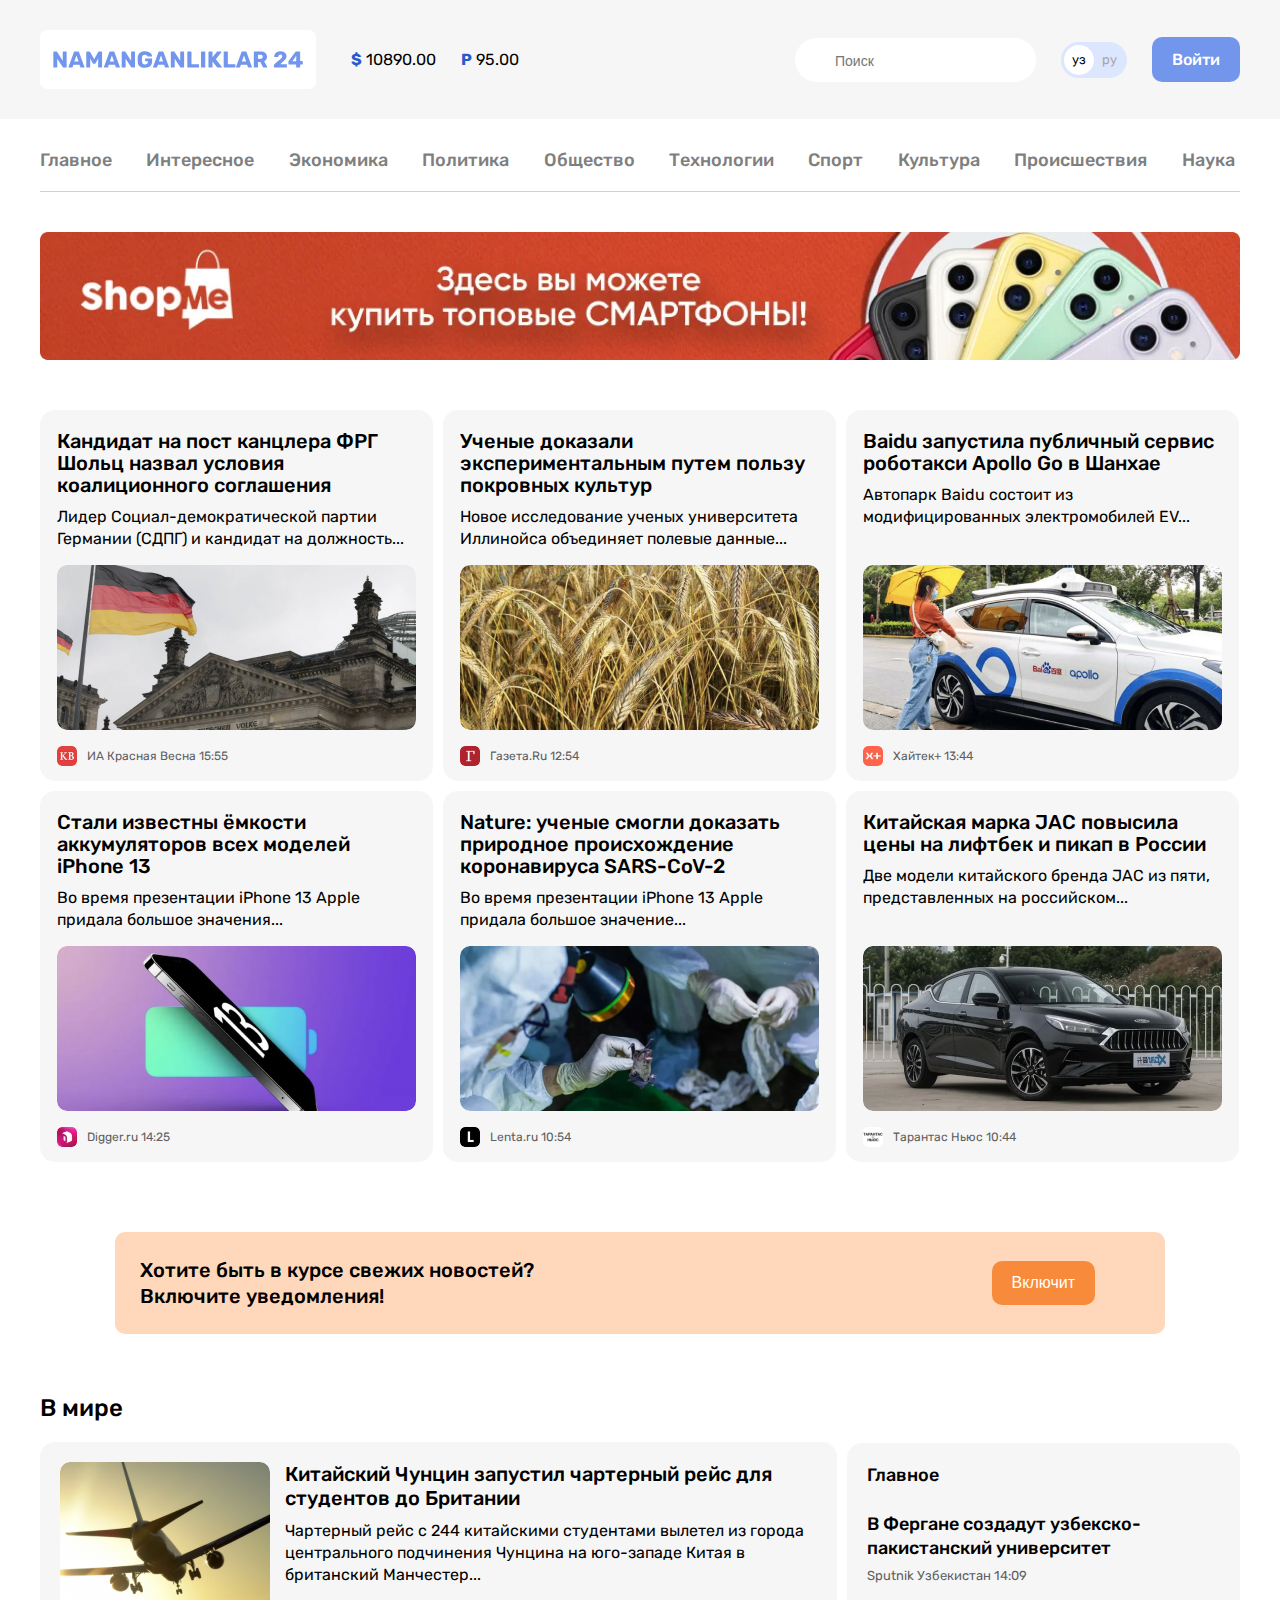
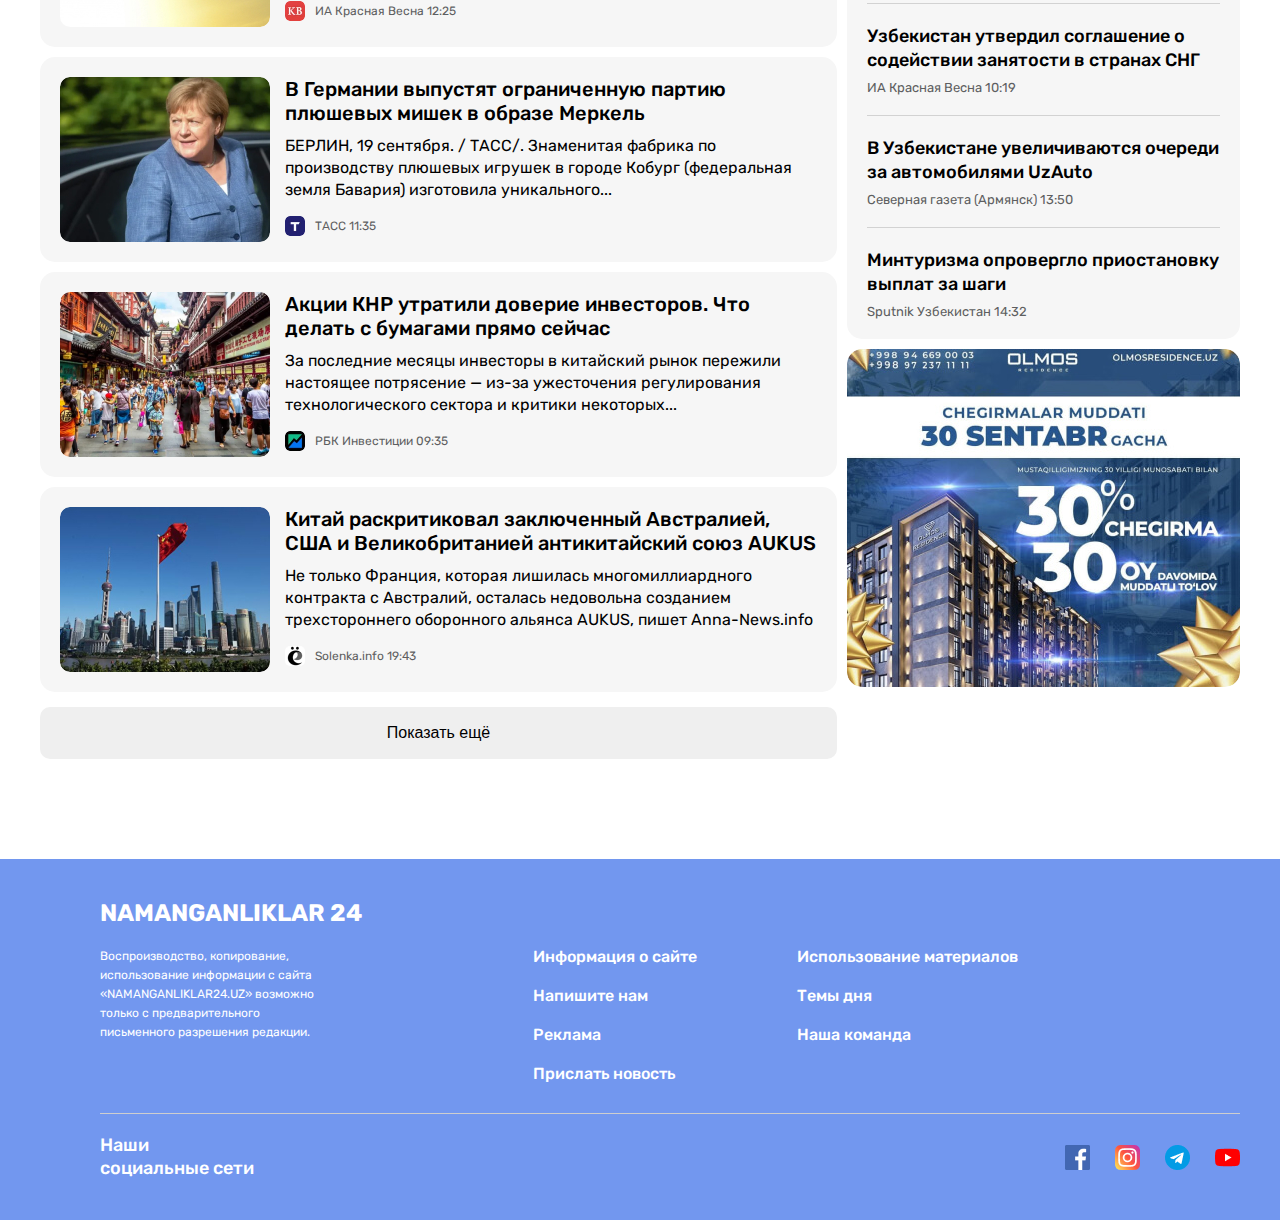
==== index.html @ 6c490148 "Initial commit" ====
<!DOCTYPE html>
<html lang="uz">
<head>
  <meta charset="UTF-8">
  <meta http-equiv="X-UA-Compatible" content="IE=edge">
  <meta name="viewport" content="width=device-width, initial-scale=1.0">
  <title>NAMANGAN24</title>

  <!-- google-fonts -->
  <link rel="preconnect" href="https://fonts.googleapis.com">
  <link rel="preconnect" href="https://fonts.gstatic.com" crossorigin>
  <link href="https://fonts.googleapis.com/css2?family=Rubik:wght@400;500;700&display=swap" rel="stylesheet">

  <!-- Steyles -->
  <link rel="stylesheet" href="css/normalize.css">
  <link rel="stylesheet" href="css/steyles.css">
</head>
<body>



  <!-- SITE-HEADER -->
  <header class="site-header">
    <div class="site-header-top">
      <div class="site-header-top-container container">
        <!-- SITE-HEADER-LOGO -->
        <a class="site-header-logo" href="index.html">
          <img class="site-header-logo-img" src="img/NAMANGANLIKLAR 24.svg" alt="n24 logo" width="264" height="28">
        </a>


        <ul class="currensy-rates">
          <li class="currensy-rates-item">
            <b class="currensy-rates-type">$</b>
            <span class="currensy-rates-value">10890.00</span>
          </li>
          <li>
            <b class="currensy-rates-type">Р</b>
            <span class="currensy-rates-value">95.00</span>
          </li>
        </ul>

        <!-- GLOBAL-SEARCH-FORM -->
        <form class="global-search-from" action="#" method="GET">
          <input class="global-search-from-input" type="search" name="search" placeholder="Поиск" aria-label="Поиск" required>
        </form>

        <!-- LANG-TOGGLE -->
        <div class="lang-toggle">
          <a class="lang-toggle-link lang-toggle-link-active" href="index.html">уз</a>
          <a class="lang-toggle-link" href="index.html.ру">ру</a>
        </div>

        <!-- SITE-HEADER-AUTH -->
        <a class="button button-primary" href="#">Войти</a>
      </div>
    </div>
    <div class="container">
      <!-- SITENAV -->
      <nav class="sitenav">
        <ul class="sitenav-list">
          <li class="sitenav-item"><a class="sitenav-link" href="#">Главное</a></li>
          <li class="sitenav-item"><a class="sitenav-link" href="#">Интересное</a></li>
          <li class="sitenav-item"><a class="sitenav-link" href="#">Экономика</a></li>
          <li class="sitenav-item"><a class="sitenav-link" href="#">Политика</a></li>
          <li class="sitenav-item"><a class="sitenav-link" href="#">Общество</a></li>
          <li class="sitenav-item"><a class="sitenav-link" href="#">Технологии</a></li>
          <li class="sitenav-item"><a class="sitenav-link" href="#">Спорт</a></li>
          <li class="sitenav-item"><a class="sitenav-link" href="#">Культура</a></li>
          <li class="sitenav-item"><a class="sitenav-link" href="#">Происшествия</a></li>
          <li class="sitenav-item"><a class="sitenav-link" href="#">Наука</a></li>
        </ul>
      </nav>
      <aside class="site-header-banner">
        <a class="site-header-banner-link" href="#" target="blank">
          <img class="site-header-banner-img" src="img/optimize 1banner.jpg" alt="banner" width="1200" height="128" srcset="img/optimize 1banner.jpg 1x, img/optimize 1banner@2x.jpg 2x">
        </a>
      </aside>
    </div>
  </header>


  <!-- MAIN-CONTENT -->
  <main class="main-content">
    <div class="container">
      <!-- <h1>Namanganliklar24</h1> -->
      <!-- TOP-NEWS -->
      <section class="top-news">
        <!-- <h2>Топ навости</h2> -->
        <div class="new-grid">
          <article class="news-grid-item article-card">
            <h3 class="aricle-card-title">
              <a class="aricle-card-link" href="">Кандидат на пост канцлера ФРГ Шольц назвал условия коалиционного соглашения</a>
            </h3>
            <p class="aricle-card-text">Лидер Социал-демократической партии Германии (СДПГ) и кандидат на должность...</p>
            <img class="article-img" src="img/image 3-1.jpg" alt="samaliyotning-fotosi" width="360" height="165" srcset="">
            <footer class="article-card-footer">
              <img class="article-card-source-icon" src="img/icon1.jpg" alt="" width="20" height="20" srcset="">
              <div class="article-card-source-time">
                <span class="article-card-source">ИА Красная Весна</span>
                <time class="datetime">15:55</time>
              </div>
            </footer>
          </article>
          <!-- NEWS-GRID-ITEM -->
          <article class="news-grid-item article-card">
            <h3 class="aricle-card-title">
              <a class="aricle-card-link" href="">Ученые доказали экспериментальным путем пользу покровных культур</a>
            </h3>
            <p class="aricle-card-text">Новое исследование ученых университета Иллинойса объединяет полевые данные... </p>
            <img class="article-img" src="img/image 1-1.jpg" alt="" width="360" height="165" srcset="">
            <footer class="article-card-footer">
              <img class="article-card-source-icon" src="img/g2icon.jpg" alt="" width="20" height="20" srcset="">
              <div class="article-card-source-time">
                <span class="article-card-source">Газета.Ru</span>
                <time class="datetime">12:54</time>
              </div>
            </footer>
          </article>
          <!-- NEWS-GRID-ITEM -->
          <article class="news-grid-item article-card">
            <h3 class="aricle-card-title">
              <a class="aricle-card-link" href="">Baidu запустила публичный сервис роботакси Apollo Go в Шанхае</a>
            </h3>
            <p class="aricle-card-text">Автопарк Baidu состоит из модифицированных электромобилей EV...</p>
            <img class="article-img" src="img/image 4.jpg" alt="" width="360" height="165" srcset="">
            <footer class="article-card-footer">
              <img class="article-card-source-icon" src="img/icon3.jpg" alt="" width="20" height="20" srcset="">
              <div class="article-card-source-time">
                <span class="article-card-source">Хайтек+</span>
                <time class="datetime">13:44</time>
              </div>
            </footer>
          </article>
          <!-- NEWS-GRID-ITEM -->
          <article class="news-grid-item article-card">
            <h3 class="aricle-card-title">
              <a class="aricle-card-link" href="">Стали известны ёмкости аккумуляторов всех моделей iPhone 13</a>
            </h3>
            <p class="aricle-card-text">Во время презентации iPhone 13 Apple придала большое значения...</p>
            <img class="article-img" src="img/image 3.jpg" alt="" width="360" height="165" srcset="">
            <footer class="article-card-footer">
              <img class="article-card-source-icon" src="img/icon4.jpg" alt="" width="20" height="20" srcset="">
              <div class="article-card-source-time">
                <span class="article-card-source">Digger.ru</span>
                <time class="datetime">14:25</time>
              </div>
            </footer>
          </article>
          <!-- NEWS-GRID-ITEM -->
          <article class="news-grid-item article-card">
            <h3 class="aricle-card-title">
              <a class="aricle-card-link" href="">Nature: ученые смогли доказать природное происхождение коронавируса SARS-CoV-2</a>
            </h3>
            <p class="aricle-card-text">Во время презентации iPhone 13 Apple придала большое значение...</p>
            <img class="article-img" src="img/image 1.jpg" alt="" width="360" height="165" srcset="">
            <footer class="article-card-footer">
              <img class="article-card-source-icon" src="img/icon5.jpg" alt="" width="20" height="20" srcset="">
              <div class="article-card-source-time">
                <span class="article-card-source">Lenta.ru</span>
                <time class="datetime">10:54</time>
              </div>
            </footer>
          </article>
          <!-- NEWS-GRID-ITEM -->
          <article class="news-grid-item article-card">
            <h3 class="aricle-card-title">
              <a class="aricle-card-link" href="">Китайская марка JAC повысила цены на лифтбек и пикап в России</a>
            </h3>
            <p class="aricle-card-text">Две модели китайского бренда JAC из пяти, представленных на российском...</p>
            <img class="article-img" src="img/image 4jpglogo.jpg" alt="" width="360" height="165" srcset="">
            <footer class="article-card-footer">
              <img class="article-card-source-icon" src="img/icon6.jpg" alt="" width="20" height="20" srcset="">
              <div class="article-card-source-time">
                <span class="article-card-source">Тарантас Ньюс</span>
                <time class="datetime">10:44</time>
              </div>
            </footer>
          </article>
        </div>
      </section>



      <!-- NOTIFICATION-CTA -->
      <section class="notification-cta">
        <div class="notification-cta-text">
          Хотите быть в курсе свежих новостей?
          <br>Включите уведомления!
        </div>
        <button class="button button-orange" typy="button">Включит</button>
      </section>


      <div class="layout-2-1">
        <div class="layout-2-1-main">
          <section class="global-news">
            <h2 class="global-news-heading">В мире</h2>
            <div class="news-list">
              <div class="news-list-item article-card-horizontal">
                <img class="article-card-horizontal-img" src="img/foto1.jpg" alt="" width="210" height="165">
                <div class="article-card-horizontal-content">
                  <h3 class="article-card-horizontal-title">
                    <a class="article-card-horizontal-link" href="#">Китайский Чунцин запустил чартерный рейс для студентов до Британии</a>
                  </h3>
                  <p class="article-card-horizontal-text">Чартерный рейс с 244 китайскими студентами вылетел из города центрального подчинения Чунцина на юго-западе Китая в британский Манчестер...</p>
                  <footer class="article-card-horizontal-footer">
                    <img class="article-card-horizontal-source-icon" src="img/icon1.jpg" alt="" width="20" height="20" srcset="">
                    <div class="article-card-horizontal-source-time">
                      <span class="article-card-horizontal-source">ИА Красная Весна</span>
                      <time class="datetime">12:25</time>
                    </div>
                  </footer>
                </div>
              </div>
              <div class="news-list-item article-card-horizontal">
                <img class="article-card-horizontal-img" src="img/image 3jpg-rasmlar-2.jpg" alt="" width="210" height="165">
                <div class="article-card-horizontal-content">
                  <h3 class="article-card-horizontal-title">
                    <a class="article-card-horizontal-link" href="#">В Германии выпустят ограниченную партию плюшевых мишек в образе Меркель</a>
                  </h3>
                  <p class="article-card-horizontal-text">БЕРЛИН, 19 сентября. / ТАСС/. Знаменитая фабрика по производству плюшевых игрушек в городе Кобург (федеральная земля Бавария) изготовила уникального...</p>
                  <footer class="article-card-horizontal-footer">
                    <img class="article-card-horizontal-source-icon" src="img/image 4icon-botton-2.jpg" alt="" width="20" height="20" srcset="">
                    <div class="article-card-horizontal-source-time">
                      <span class="article-card-horizontal-source">ТАСС</span>
                      <time class="datetime">11:35</time>
                    </div>
                  </footer>
                </div>
              </div>
              <div class="news-list-item article-card-horizontal">
                <img class="article-card-horizontal-img" src="img/image 3jpg-rasmlar-1 2x.jpg" alt="" width="210" height="165">
                <div class="article-card-horizontal-content">
                  <h3 class="article-card-horizontal-title">
                    <a class="article-card-horizontal-link" href="#">Акции КНР утратили доверие инвесторов. Что делать с бумагами прямо сейчас</a>
                  </h3>
                  <p class="article-card-horizontal-text">За последние месяцы инвесторы в китайский рынок пережили настоящее потрясение — из-за ужесточения регулирования технологического сектора и критики некоторых...</p>
                  <footer class="article-card-horizontal-footer">
                    <img class="article-card-horizontal-source-icon" src="img/image 4icon-botton-1.jpg" alt="" width="20" height="20" srcset="">
                    <div class="article-card-horizontal-source-time">
                      <span class="article-card-horizontal-source">РБК Инвестиции</span>
                      <time class="datetime">09:35</time>
                    </div>
                  </footer>
                </div>
              </div>
              <div class="news-list-item article-card-horizontal">
                <img class="article-card-horizontal-img" src="img/image 3jpg-rasmlar.jpg" alt="" width="210" height="165">
                <div class="article-card-horizontal-content">
                  <h3 class="article-card-horizontal-title">
                    <a class="article-card-horizontal-link" href="#">Китай раскритиковал заключенный Австралией, США и Великобританией антикитайский союз AUKUS</a>
                  </h3>
                  <p class="article-card-horizontal-text">Не только Франция, которая лишилась многомиллиардного контракта с Австралий, осталась недовольна созданием трехстороннего оборонного альянса AUKUS, пишет Anna-News.info</p>
                  <footer class="article-card-horizontal-footer">
                    <img class="article-card-horizontal-source-icon" src="img/image 4icon-botton.jpg" alt="" width="20" height="20" srcset="">
                    <div class="article-card-horizontal-source-time">
                      <span class="article-card-horizontal-source">Solenka.info</span>
                      <time class="datetime">19:43</time>
                    </div>
                  </footer>
                </div>
              </div>
            </div>
            <button class="news-list-more-button button button-block" typy="button">Показать ещё </button>
          </section>
        </div>

        <div class="layout-2-1-sidebar">
          <section class="layout-2-1-sidebar-item sidebar-news-card">
            <h2 class="sidebar-news-card-heading">Главное</h2>
            <ul class="sidebar-news-card-list">
              <li class="sidebar-news-card-item">
                <h3 class="sidebar-news-card-title">
                  <a class="sidebar-news-card-link" href="#">В Фергане создадут узбекско-пакистанский университет</a>
                </h3>
                <div class="sidebar-news-card-source-time">
                  <span class="sidebar-news-card-source">Sputnik Узбекистан</span>
                  <time datetime="2022-01-27T12:55">14:09</time>
                </div>
              </li>
              <li class="sidebar-news-card-item">
                <h3 class="sidebar-news-card-title">
                  <a class="sidebar-news-card-link" href="#">Узбекистан утвердил соглашение о содействии занятости в странах СНГ</a>
                </h3>
                <div class="sidebar-news-card-source-time">
                  <span class="sidebar-news-card-source">ИА Красная Весна</span>
                  <time datetime="2022-01-27T12:55">10:19</time>
                </div>
              </li>
              <li class="sidebar-news-card-item">
                <h3 class="sidebar-news-card-title">
                  <a class="sidebar-news-card-link" href="#">В Узбекистане увеличиваются очереди за автомобилями UzAuto</a>
                </h3>
                <div class="sidebar-news-card-source-time">
                  <span class="sidebar-news-card-source">Северная газета (Армянск)</span>
                  <time datetime="2022-01-27T12:55">13:50</time>
                </div>
              </li>
              <li class="sidebar-news-card-item">
                <h3 class="sidebar-news-card-title">
                  <a class="sidebar-news-card-link" href="#">Минтуризма опровергло приостановку выплат за шаги</a>
                </h3>
                <div class="sidebar-news-card-source-time">
                  <span class="sidebar-news-card-source">Sputnik Узбекистан</span>
                  <time datetime="2022-01-27T12:55">14:32</time>
                </div>
              </li>
            </ul>
          </section>

          <aside class="layout-2-1-sidebar-item sidebar-ad">
            <a class="sitebar-ad-link" href=""target="_blank">
              <img class="sidebar-ad-img" src="img/reklama-fotosi.jpg" alt="reklama-fotosi" width="393" height="338">
            </a>
          </aside>
        </div>
      </div>
    </div>
  </main>

  <!-- SITE-FOOTER   -->
  <footer class="site-footer">
    <div class="site-footer-container container">
      <div class="footer-link-link">
        <a class="footer-img" href="#">
          NAMANGANLIKLAR 24
        </a>
      </div>
      <div class="site-footer-link">
        <p class="footer-text">Воспроизводство, копирование, использование информации с сайта «NAMANGANLIKLAR24.UZ» возможно только с предварительного письменного разрешения редакции.</p>
        <ul class="footer-link">
          <li class="footer-link-item"><a class="text-color" href="#">Информация о сайте</a></li>
          <li class="footer-link-item"><a class="text-color" href="#">Напишите нам</a></li>
          <li class="footer-link-item"><a class="text-color" href="#">Реклама</a></li>
          <li class="footer-link-item"><a class="text-color" href="#">Прислать новость</a></li>
        </ul>
        <ul class="footer-link">
          <li class="footer-link-item"><a class="text-color" href="#">Использование материалов</a></li>
          <li class="footer-link-item"><a class="text-color" href="#">Темы дня</a></li>
          <li class="footer-link-item"><a class="text-color" href="#">Наша команда</a></li>
        </ul>
      </div>
      <hr class="footer-hr">
    </div>
    <div class="container footer-icon-container">
      <p class="footer-icon-text">Наши социальные сети</p>
      <div class="footer-icon">
        <a class="footer-icon-link" href="#"><img class="footer-icon-img" src="./img/icon-facebook.png" srcset="./img/icon-facebook.png 1x, ./img/icon-facebook@2x.png 2x" width="25" height="25" alt=""></a>
        <a class="footer-icon-link" href="#"><img class="footer-icon-img" src="./img/icon-instagram.png" srcset="./img/icon-instagram.png 1x, ./img/icon-instagram@2x.png 2x" width="25" height="25" alt=""></a>
        <a class="footer-icon-link" href="#"><img class="footer-icon-img" src="./img/icon-telegram.png" srcset="./img/icon-telegram.png 1x, ./img/icon-telegram@2x.png 2x" width="25" height="25" alt=""></a>
        <a class="footer-icon-link" href="#"><img class="footer-icon-img" src="./img/icon-youtube.png" srcset="./img/icon-youtube.png 1x, ./img/icon-youtube@2x.png 2x" width="25" height="25" alt=""></a>
      </div>
    </div>
  </footer>
























<!--
  <ul class="mire-ul">
    <li>
      <img src="https://picsum.photos/210/165" alt="">
      <div class="text-block">
        <a href="#">
          <h3>Lorem, ipsum dolor sit amet consectetur adipisicing.</h3>
          <p>Lorem ipsum dolor sit amet, consectetur adipisicing elit. Autem necessitatibus non earum, ea sunt voluptatum.</p>
        </a>
        <span>
          <img src="https://picsum.photos/20/20" alt="">lorem 12:12
        </span>
      </div>
    </li>
  </ul>


  <ul>
    <li>
      <h3>Lorem ipsum dolor sit amet consectetur adipisicing elit. Facilis.</h3>
      <p>Lorem ipsum dolor, sit amet consectetur adipisicing elit. Sed nisi excepturi, minus consectetur quis eaque!</p>
      <img style="display: block;" src="https://picsum.photos/210/165" alt="">
      <span>
        <img src="https://picsum.photos/20/20" alt="">lorem 15:10
      </span>
    </li>
  </ul> -->


</body>
</html>
---- css/steyles.css ----
/* GLOBAL */
* {
  box-sizing: border-box;
}

html {
  height: 100%;
  scroll-behavior: smooth;
}

body {
  display: flex;
  flex-direction: column;
  height: 100%;
  padding: 0px;
  margin: 0px;
  font-family: "Rubik", "Arial", sans-serif;
  font-size: 16px;
  line-height: 22px;
}

img {
  max-width: 100%;
  height: auto;
}

/* OUTLINE STYLES */
*:focus {
  outline: 2px dashed #7296ec;
  outline-offset: 3px;
}

.button {
  display: inline-block;
  padding: 13px 20px;
  border-radius: 10px;
  border: 0;
  font-size: 16px;
  line-height: normal;
  font-weight: 500;
  text-decoration: none;
  text-align: center;
  cursor: pointer;
}


.button-primary {
  background-color: #7296ec;
  color: #fff;
}


.button:hover {
  opacity: 0.8;
}


.button:active {
  opacity: 0.6;
}


.button-block {
  display: block;
  width: 100%;
}


.button-orange {
  background-color: #F78B3B;
  color: #fff;
}


/* CONTAINER */

.container {
  width: 100%;
  max-width: 1240px;
  padding-left: 20px;
  padding-right: 20px;
  margin-right: auto;
  margin-left: auto;
}


.site-header {
}


.site-header-top {
  padding-top: 30px;
  padding-bottom: 30px;
  margin-bottom: 10px;
  background-color: #f6f6f6;
}


.site-header-top-container {
  display: flex;
  align-items: center;
}


.site-header-logo {
  display: flex;
  padding: 8px 6px;
  margin-right: 35px;
  border-radius: 7px;
  background-color: #ffff;
}


.site-header-logo:hover {
  opacity: 0.8;
}


.site-header-logo:active {
  opacity: 0.6;
}


.currensy-rates {
  display: flex;
  align-items: center;
  padding: 0;
  margin: 0;
  margin-right: auto;
  list-style: none;
}


.currensy-rates-item:not(:last-child) {
  margin-right: 25px;
}


.currensy-rates-type {
  color: #2959ce;
}


/* global-search-from */

.global-search-from-input {
  margin-right: 25px;
}

.global-search-from-input {
  padding-top: 15px;
  padding-bottom: 13px;
  border-radius: 60px;
  padding-left: 40px;
  padding-right: 20px;
  border: 0;
  font-size: 14px;
  line-height: normal;
}

/* LANG-TOGGLE */
.lang-toggle {
  display: flex;
  padding: 3px;
  margin-right: 25px;
  border-radius: 39px;
  background-color: #dce6ff;
}


.lang-toggle-link {
  width: 30px;
  height: 30px;
  border-radius: 50%;
  font-size: 13px;
  line-height: 30px;
  color: #a6a6a6;
  text-align: center;
  text-decoration: none;
}
.lang-toggle-link-active {
  background-color: #fff;
  color: #000;
}


.sitenav {
  padding-top: 16px;
  padding-bottom: 16px;
  border-bottom: 1px solid #d1d1d1;
  margin-bottom: 40px;
  font-size: 18px;
  font-weight: 500;
  line-height: normal;
}


.sitenav-list {
  display: flex;
  flex-wrap: wrap;
  align-items: center;
  padding: 0;
  margin: 0;
  list-style: none;
}


.sitenav-item {
  margin-top: 4px;
  margin-bottom: 4px;
}


.sitenav-item:not(:last-child) {
  margin-right: 34.4px;
}


.sitenav-link {
  display: block;
  color: #7f7f7f;
  text-decoration: none;
}


.sitenav-link:hover {
  color: #7296ec;
}


.sitenav-link:active {
  opacity: 0.6;
}


.site-header-banner-link {
  display: flex;
}


.main-content {
  padding-bottom: 100px;
  flex-grow: 1;
  padding-top: 50px;
}


.new-grid {
  display: flex;
  flex-wrap: wrap;
  margin-left: -10px;
}


.news-grid-item {
  width: 393px;
  margin-left: 10px;
  margin-bottom: 10px;
}


.article-card {
  display: flex;
  flex-direction: column;
  padding: 20px 17px 15px;
  border-radius: 15px;
  background-color: #f6f6f6;
}


.aricle-card-title {
  margin-top: 0;
  margin-bottom: 10px;
  font-size: 20px;
  font-weight: 500;
}


.aricle-card-link {
  display: inline-block;
  text-decoration: none;
  color: #000;
}


.aricle-card-link:hover{
  color: #2959ce;
}


.aricle-card-link:active{
  opacity: 0.6;
}


.aricle-card-text {
  margin-top: 0;
  margin-bottom: 15px;
}


.article-img {
  width: 360px;
  height: 165px;
  display: block;
  margin-top: auto;
  margin-bottom: 16px;
  border-radius: 10px;
  object-fit: cover;
}


.article-card-footer {
  display: flex;
  align-items: center;
}
.article-card-source-icon {
  width: 20px;
  height: 20px;
  margin-right: 10px;
  border-radius: 5px;
}


.article-card-source-time {
  font-size: 12px;
  line-height: normal;
  color: #5e5f61;
}


.notification-cta {
  display: flex;
  align-items: center;
  justify-content: space-between;
  padding: 25px 70px 25px 25px;
  margin: 60px 75px;
  border-radius: 10px;
  background-color: #ffd7ba;
}


.notification-cta-text {
  font-family: 'Rubik';
  font-weight: 500;
  font-size: 20px;
  line-height: 26px;
}


/* GLOBAL-NEWS */


.global-news-heading {
  font-size: 24px;
  margin-top: 0;
  margin-bottom: 20px;
  font-weight: 500;
  line-height: normal;
  color: #000;
}


.news-list {
  display: flex;
  flex-direction: column;
  margin-bottom: 15px;
}


.news-list-item:not(:last-child) {
  margin-bottom: 10px;
}


/* ARTICLE-CAED */
.article-card-horizontal {
  display: flex;
  align-items: flex-start;
  padding: 20px;
  border-radius: 15px;
  background-color: #f6f6f6;
}


.article-card-horizontal-img {
  width: 210px;
  height: 165px;
  margin-right: 15px;
  border-radius: 10px;
  object-fit: cover;
}


.article-card-horizontal-content {
  flex-grow: 1;
}


.article-card-horizontal-title {
  margin-top: 0;
  margin-bottom: 10px;
  font-size: 20px;
  line-height: 24px;
  font-weight: 500;
}


.article-card-horizontal-link {
  display: inline-block;
  color: #000;
  text-decoration: none;
}


.article-card-horizontal-link:hover {
  color: #7296ec;
}


.article-card-horizontal-link:active {
  opacity: 0.6;
}


.article-card-horizontal-text {
  margin-top: 0;
  margin-bottom: 15px;
  font-size: 16px;
  line-height: 22px;
}


.article-card-horizontal-footer {
  display: flex;
  align-items: center;
}
.article-card-horizontal-source-icon {
  width: 20px;
  height: 20px;
  margin-right: 10px;
  object-fit: cover;
  border-radius: 5px;
}


.article-card-horizontal-source-time {
  font-size: 12px;
  line-height: normal;
  color: #5e5f61;
}


.news-list-more-button {
  padding: 17px;
}


/* LAYOUT */
.layout-2-1 {
  display: flex;
  align-items: flex-start;
}


.layout-2-1-main {
  width: 797px;
  margin-right: 10px;
}


.layout-2-1-sidebar {
  width: 393px;
  margin-top: 49px;
}


.layout-2-1-sidebar-item:not(:last-child) {
  margin-bottom: 10px;
}



/* SIDEBAR-NEWS-CARD */
.sidebar-news-card {
  padding: 20px;
  border-radius: 15px;
  background-color: #f6f6f6;
  color: #000;
}


.sidebar-news-card-heading {
  margin-top: 0;
  margin-bottom: 25px;
  font-size: 18px;
  line-height: 24px;
  font-weight: 500;
}


.sidebar-news-card-list {
  padding: 0;
  margin: 0;
  list-style: none;
}


.sidebar-news-card-item {
  padding-top: 20px;
  padding-bottom: 20px;
}


.sidebar-news-card-item:first-child {
  padding-top: 0;
}


.sidebar-news-card-item:last-child {
  padding-bottom: 0;
}


.sidebar-news-card-item:not(:last-child) {
  border-bottom: 1px solid #d2d2d2;
}

.sidebar-news-card-title {
  margin-top: 0;
  margin-bottom: 8px;
  font-size: 18px;
  font-weight: 500;
  line-height: 24px;
}


.sidebar-news-card-link {
  display: inline-block;
  color: #000;
  text-decoration: none;
}


.sidebar-news-card-link:hover {
  color: #7296ec;
}


.sidebar-news-card-link:active {
  opacity: 0.6;
}


.sidebar-news-card-source-time {
  font-size: 13px;
  line-height: normal;
  color: #5e5f61;
}


/* SIDEBAR-AD */

.sidebar-ad-link {
  display: flex;
}


.sidebar-ad-img {
  width: 393px;
  height: 338px;
  object-fit: cover;
  border-radius: 15px;
}


.site-footer {
  background-color:  #7297ef;
}


.site-footer-container {
  padding-top: 40px;
  padding-left: 80px;
}


.footer-link-link {
  padding-bottom: 20px;
}

.footer-hr {
  margin-top: 30px;
  height: 1px;
  border: none;
  margin-bottom: 20px;
  background-color: rgba(206, 206, 206, 1);
}


.footer-img {
  font-family: "Rubik","arial",sans-serif;
  font-style: normal;
  font-weight: 700;
  font-size: 24px;
  line-height: 28px;
  text-decoration: none;
  color: #fff;
}


.site-footer-link {
  display: flex;
}


.footer-link:not(:last-child) {
  margin-right: 100px;
}


.footer-text {
  font-family: 'Rubik';
  font-style: normal;
  list-style: none;
  width: 230px;
  color: #fff;
  font-weight: 400;
  font-size: 12px;
  line-height: 19px;
  margin-right: 203px;
  margin-bottom: 0;
  margin-top: 0;
  padding: 0;
}


.footer-link {
  padding: 0;
  margin: 0;
}


.footer-link-item {
  text-decoration: none;
  list-style: none;
  font-family: 'Rubik';
  font-style: normal;
  font-weight: 500;
  font-size: 16px;
  line-height: 19px;
  color: #fff;
}


.footer-link-item:not(:last-child) {
  margin-bottom: 20px;
}

.text-color {
  color: #fff;
  text-decoration: none;
}


.text-color:hover {
  color: aqua;
}


.text-color:active {
  opacity: 0.6;
}

.footer-icon-container {
  display: flex;
  align-items: center;
  justify-content: space-between;
  padding-left: 80px;
  padding-bottom: 40px;
}

.footer-icon {
  display: flex;
}

.footer-icon-link {
  display: flex;
}

.footer-icon-link:not(:last-child) {
  margin-right: 25px;
}

.footer-icon-text {
  margin: 0;
  width: 161px;
  font-weight: 500;
  line-height: 23px;
  font-size: 18px;
  color: #fff;
}
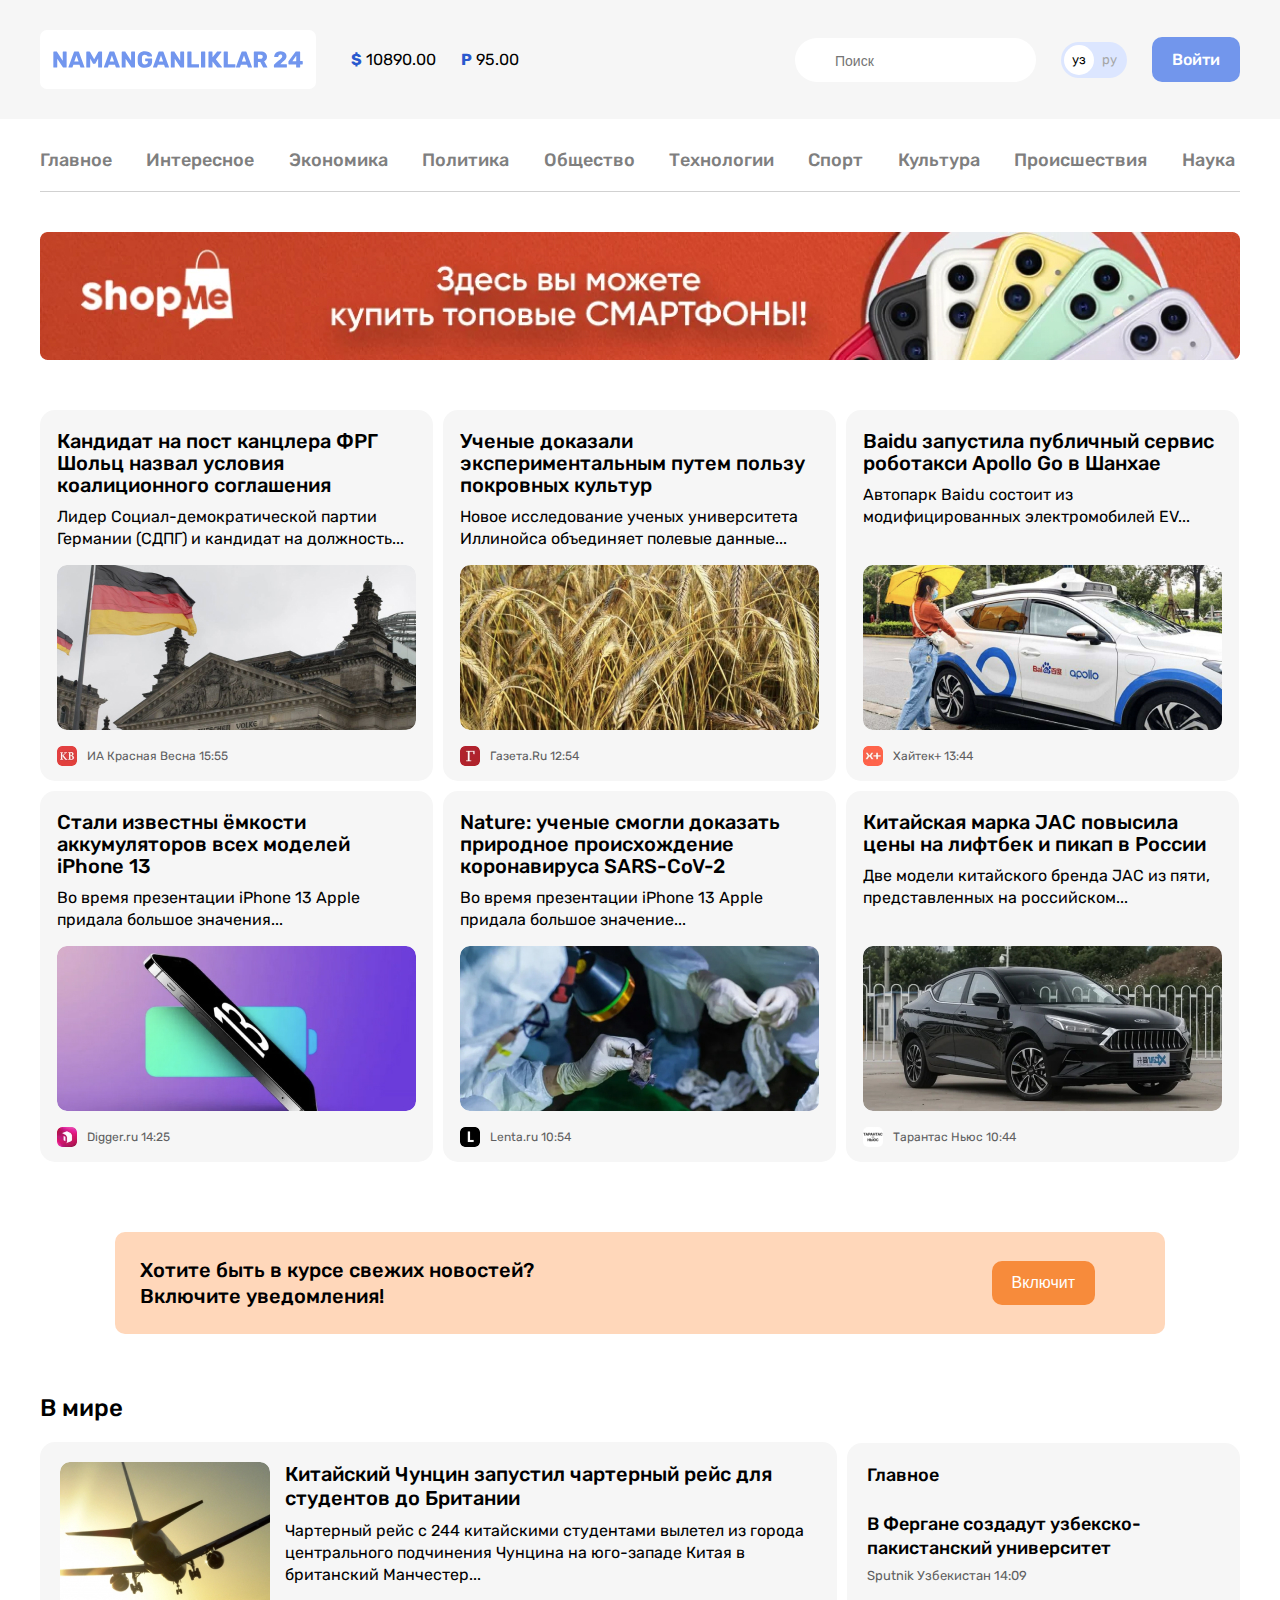
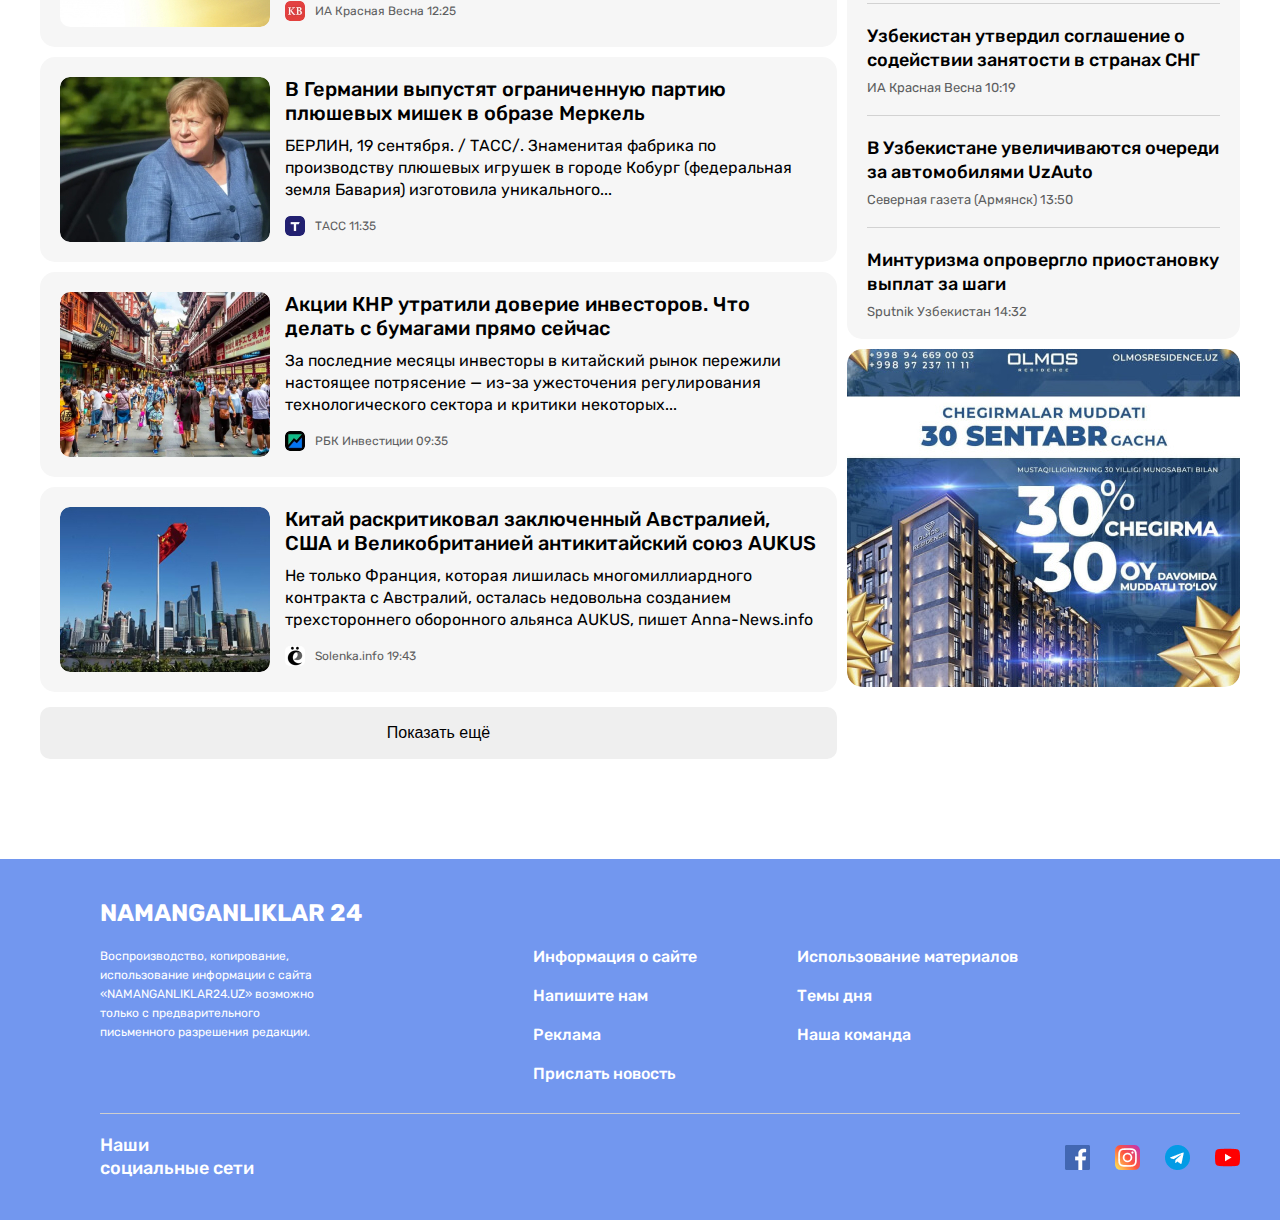
==== commit f2420472: "Add-img" ====
--- a/index.html
+++ b/index.html
@@ -73,7 +73,7 @@
       </nav>
       <aside class="site-header-banner">
         <a class="site-header-banner-link" href="#" target="blank">
-          <img class="site-header-banner-img" src="img/optimize 1banner.jpg" alt="banner" width="1200" height="128" srcset="img/optimize 1banner.jpg 1x, img/optimize 1banner@2x.jpg 2x">
+          <img class="site-header-banner-img" src="img/1banner1x.jpg" srcset="img/1banner1x.jpg 1x, /img/1banner1x@2x.jpg" alt="banner" width="1200" height="128">
         </a>
       </aside>
     </div>
@@ -93,7 +93,7 @@
               <a class="aricle-card-link" href="">Кандидат на пост канцлера ФРГ Шольц назвал условия коалиционного соглашения</a>
             </h3>
             <p class="aricle-card-text">Лидер Социал-демократической партии Германии (СДПГ) и кандидат на должность...</p>
-            <img class="article-img" src="img/image 3-1.jpg" alt="samaliyotning-fotosi" width="360" height="165" srcset="">
+            <img class="article-img" src="img/1main-bottom-img1x.jpg" srcset="img/1main-bottom-img1x.jpg 1x, img/1main-bottom-img1x@2x.jpg" alt="samaliyot" width="360" height="165" srcset="">
             <footer class="article-card-footer">
               <img class="article-card-source-icon" src="img/icon1.jpg" alt="" width="20" height="20" srcset="">
               <div class="article-card-source-time">
@@ -108,7 +108,7 @@
               <a class="aricle-card-link" href="">Ученые доказали экспериментальным путем пользу покровных культур</a>
             </h3>
             <p class="aricle-card-text">Новое исследование ученых университета Иллинойса объединяет полевые данные... </p>
-            <img class="article-img" src="img/image 1-1.jpg" alt="" width="360" height="165" srcset="">
+            <img class="article-img" src="/img/2main-botton1x-1.jpg" srcset="/img/2main-botton1x-1.jpg 1x, /img/2main-botton1x-1@2x.jpg" alt="" width="360" height="165" srcset="">
             <footer class="article-card-footer">
               <img class="article-card-source-icon" src="img/g2icon.jpg" alt="" width="20" height="20" srcset="">
               <div class="article-card-source-time">
@@ -123,7 +123,7 @@
               <a class="aricle-card-link" href="">Baidu запустила публичный сервис роботакси Apollo Go в Шанхае</a>
             </h3>
             <p class="aricle-card-text">Автопарк Baidu состоит из модифицированных электромобилей EV...</p>
-            <img class="article-img" src="img/image 4.jpg" alt="" width="360" height="165" srcset="">
+            <img class="article-img" src="img/3main-botton1x.jpg" srcset="img/3main-botton1x.jpg 1x, img/3main-botton1x@2x.jpg" alt="" width="360" height="165" srcset="">
             <footer class="article-card-footer">
               <img class="article-card-source-icon" src="img/icon3.jpg" alt="" width="20" height="20" srcset="">
               <div class="article-card-source-time">
@@ -138,7 +138,7 @@
               <a class="aricle-card-link" href="">Стали известны ёмкости аккумуляторов всех моделей iPhone 13</a>
             </h3>
             <p class="aricle-card-text">Во время презентации iPhone 13 Apple придала большое значения...</p>
-            <img class="article-img" src="img/image 3.jpg" alt="" width="360" height="165" srcset="">
+            <img class="article-img" src="img/4main-botton1x.jpg" srcset="img/4main-botton1x.jpg 1x, img/4main-botton1x@2x.jpg" alt="" width="360" height="165" srcset="">
             <footer class="article-card-footer">
               <img class="article-card-source-icon" src="img/icon4.jpg" alt="" width="20" height="20" srcset="">
               <div class="article-card-source-time">
@@ -153,7 +153,7 @@
               <a class="aricle-card-link" href="">Nature: ученые смогли доказать природное происхождение коронавируса SARS-CoV-2</a>
             </h3>
             <p class="aricle-card-text">Во время презентации iPhone 13 Apple придала большое значение...</p>
-            <img class="article-img" src="img/image 1.jpg" alt="" width="360" height="165" srcset="">
+            <img class="article-img" src="img/5main-botton1x.jpg" srcset="img/5main-botton1x.jpg 1x, img/5main-botton1x@2x.jpg" alt="" width="360" height="165" srcset="">
             <footer class="article-card-footer">
               <img class="article-card-source-icon" src="img/icon5.jpg" alt="" width="20" height="20" srcset="">
               <div class="article-card-source-time">
@@ -168,7 +168,7 @@
               <a class="aricle-card-link" href="">Китайская марка JAC повысила цены на лифтбек и пикап в России</a>
             </h3>
             <p class="aricle-card-text">Две модели китайского бренда JAC из пяти, представленных на российском...</p>
-            <img class="article-img" src="img/image 4jpglogo.jpg" alt="" width="360" height="165" srcset="">
+            <img class="article-img" src="img/6main-botton1x.jpg" srcset="img/6main-botton1x.jpg 1x, img/6main-botton1x@2x.jpg" alt="" width="360" height="165" srcset="">
             <footer class="article-card-footer">
               <img class="article-card-source-icon" src="img/icon6.jpg" alt="" width="20" height="20" srcset="">
               <div class="article-card-source-time">
@@ -198,7 +198,7 @@
             <h2 class="global-news-heading">В мире</h2>
             <div class="news-list">
               <div class="news-list-item article-card-horizontal">
-                <img class="article-card-horizontal-img" src="img/foto1.jpg" alt="" width="210" height="165">
+                <img class="article-card-horizontal-img" src="img/1main-foto1x.jpg" srcset="img/1main-foto1x.jpg 1x, img/1main-foto1x@2x.jpg" alt="" width="210" height="165">
                 <div class="article-card-horizontal-content">
                   <h3 class="article-card-horizontal-title">
                     <a class="article-card-horizontal-link" href="#">Китайский Чунцин запустил чартерный рейс для студентов до Британии</a>
@@ -214,14 +214,14 @@
                 </div>
               </div>
               <div class="news-list-item article-card-horizontal">
-                <img class="article-card-horizontal-img" src="img/image 3jpg-rasmlar-2.jpg" alt="" width="210" height="165">
+                <img class="article-card-horizontal-img" src="img/2main-foto1x.jpg" srcset="img/2main-foto1x.jpg 1x, img/2main-foto1x@2x.jpg" alt="" width="210" height="165">
                 <div class="article-card-horizontal-content">
                   <h3 class="article-card-horizontal-title">
                     <a class="article-card-horizontal-link" href="#">В Германии выпустят ограниченную партию плюшевых мишек в образе Меркель</a>
                   </h3>
                   <p class="article-card-horizontal-text">БЕРЛИН, 19 сентября. / ТАСС/. Знаменитая фабрика по производству плюшевых игрушек в городе Кобург (федеральная земля Бавария) изготовила уникального...</p>
                   <footer class="article-card-horizontal-footer">
-                    <img class="article-card-horizontal-source-icon" src="img/image 4icon-botton-2.jpg" alt="" width="20" height="20" srcset="">
+                    <img class="article-card-horizontal-source-icon" src="img/2main-foto-icon1x.jpg" srcset="img/2main-foto-icon1x.jpg 1x, img/2main-foto-icon@2x.png" alt="" width="20" height="20" srcset="">
                     <div class="article-card-horizontal-source-time">
                       <span class="article-card-horizontal-source">ТАСС</span>
                       <time class="datetime">11:35</time>
@@ -230,14 +230,14 @@
                 </div>
               </div>
               <div class="news-list-item article-card-horizontal">
-                <img class="article-card-horizontal-img" src="img/image 3jpg-rasmlar-1 2x.jpg" alt="" width="210" height="165">
+                <img class="article-card-horizontal-img" src="img/3main-foto1x.jpg" srcset="img/3main-foto1x.jpg 1x, img/3main-foto1x@x2x.jpg" alt="" width="210" height="165">
                 <div class="article-card-horizontal-content">
                   <h3 class="article-card-horizontal-title">
                     <a class="article-card-horizontal-link" href="#">Акции КНР утратили доверие инвесторов. Что делать с бумагами прямо сейчас</a>
                   </h3>
                   <p class="article-card-horizontal-text">За последние месяцы инвесторы в китайский рынок пережили настоящее потрясение — из-за ужесточения регулирования технологического сектора и критики некоторых...</p>
                   <footer class="article-card-horizontal-footer">
-                    <img class="article-card-horizontal-source-icon" src="img/image 4icon-botton-1.jpg" alt="" width="20" height="20" srcset="">
+                    <img class="article-card-horizontal-source-icon" src="img/3main-foto-icon1x.jpg" srcset="img/3main-foto-icon1x.jpg 1x, img/3main-foto-icon1x@2x.jpg" alt="" width="20" height="20" srcset="">
                     <div class="article-card-horizontal-source-time">
                       <span class="article-card-horizontal-source">РБК Инвестиции</span>
                       <time class="datetime">09:35</time>
@@ -246,14 +246,14 @@
                 </div>
               </div>
               <div class="news-list-item article-card-horizontal">
-                <img class="article-card-horizontal-img" src="img/image 3jpg-rasmlar.jpg" alt="" width="210" height="165">
+                <img class="article-card-horizontal-img" src="img/4main-foto1x.jpg" srcset="img/4main-foto1x.jpg 1x,img/4main-foto1x@2x.jpg" alt="" width="210" height="165">
                 <div class="article-card-horizontal-content">
                   <h3 class="article-card-horizontal-title">
                     <a class="article-card-horizontal-link" href="#">Китай раскритиковал заключенный Австралией, США и Великобританией антикитайский союз AUKUS</a>
                   </h3>
                   <p class="article-card-horizontal-text">Не только Франция, которая лишилась многомиллиардного контракта с Австралий, осталась недовольна созданием трехстороннего оборонного альянса AUKUS, пишет Anna-News.info</p>
                   <footer class="article-card-horizontal-footer">
-                    <img class="article-card-horizontal-source-icon" src="img/image 4icon-botton.jpg" alt="" width="20" height="20" srcset="">
+                    <img class="article-card-horizontal-source-icon" src="./img/4main-foto-icon1x.jpg" srcset="img/4main-foto-icon1x.jpg 1x, ./img/4main-foto-icon1@2x.jpg" alt="" width="20" height="20" srcset="">
                     <div class="article-card-horizontal-source-time">
                       <span class="article-card-horizontal-source">Solenka.info</span>
                       <time class="datetime">19:43</time>
